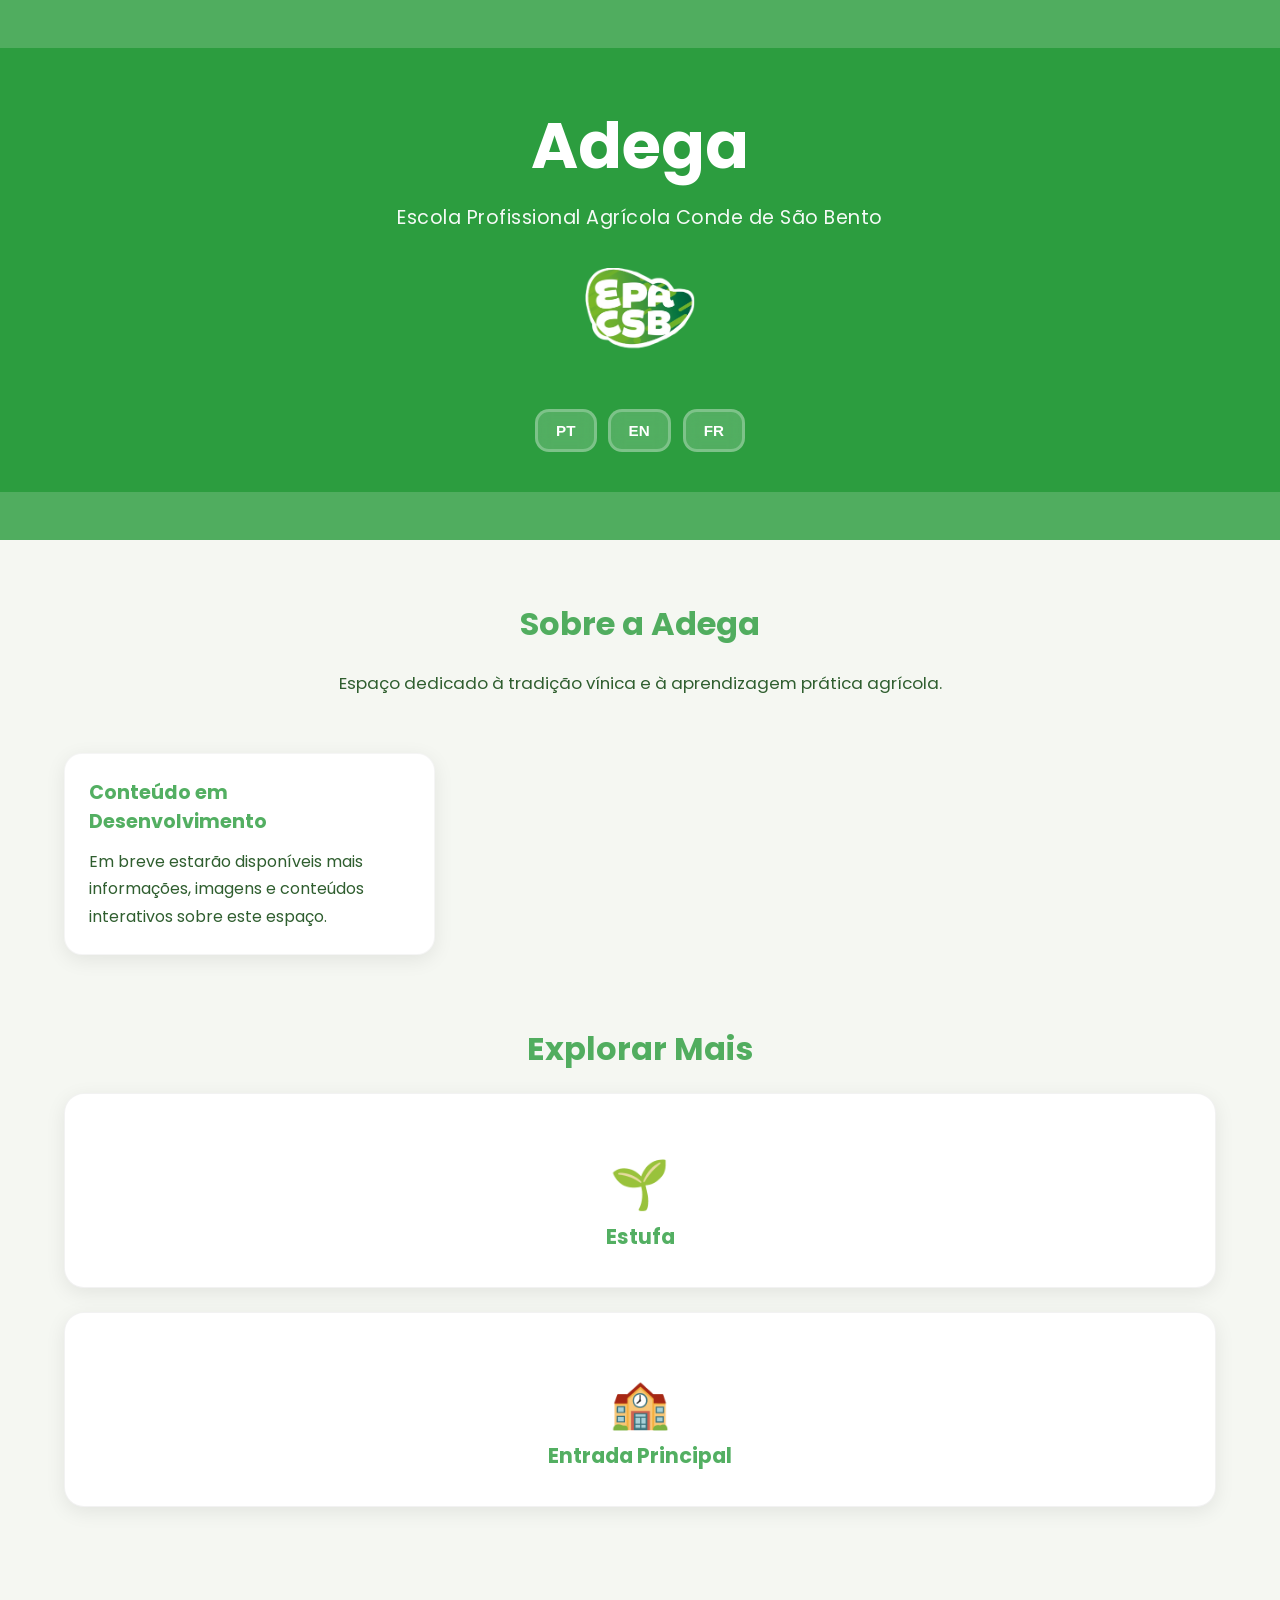
==== adega.html @ 955a714f "Add files via upload" ====
<!DOCTYPE html>
<html lang="pt">

<head>

    <meta charset="UTF-8">

    <meta name="viewport" content="width=device-width, initial-scale=1.0">

    <title>Adega - EPACSB</title>

    <link rel="stylesheet" href="style.css">

    <link href="https://fonts.googleapis.com/css2?family=Poppins:wght@300;400;500;600;700&display=swap" rel="stylesheet">

</head>

<body>

<!-- HERO -->

<header class="hero">

    <div class="overlay">

        <h1 data-key="heroTitle">
            Adega
        </h1>

        <p data-key="heroSubtitle">
            Escola Profissional Agrícola Conde de São Bento
        </p>

        <img src="img/logo_escola.png" alt="Logo" class="logo">

        <!-- LANGUAGES -->

        <div class="language-switcher">

            <button onclick="changeLanguage('pt')">
                PT
            </button>

            <button onclick="changeLanguage('en')">
                EN
            </button>

            <button onclick="changeLanguage('fr')">
                FR
            </button>

        </div>

    </div>

</header>

<!-- MAIN -->

<main class="container">

    <!-- INTRO -->

    <section class="info-section">

        <h2 data-key="introTitle">
            Sobre a Adega
        </h2>

        <p data-key="introText">
            Espaço dedicado à tradição vínica e à aprendizagem prática agrícola.
        </p>

    </section>

    <!-- PLACEHOLDER -->

    <section class="info-cards">

        <div class="card">

            <h3 data-key="devTitle">
                Conteúdo em Desenvolvimento
            </h3>

            <p data-key="devText">
                Em breve estarão disponíveis mais informações, imagens e conteúdos interativos sobre este espaço.
            </p>

        </div>

    </section>

    <!-- NAVEGAÇÃO -->

    <section class="campus-section">

        <h2 data-key="exploreTitle">
            Explorar Mais
        </h2>

        <div class="campus-grid">

            <a href="estufa.html" class="campus-card">

                <div class="campus-icon">
                    🌱
                </div>

                <div class="campus-content">

                    <h3 data-key="greenhouseTitle">
                        Estufa
                    </h3>

                </div>

            </a>

            <a href="index.html" class="campus-card">

                <div class="campus-icon">
                    🏫
                </div>

                <div class="campus-content">

                    <h3 data-key="homeTitle">
                        Entrada Principal
                    </h3>

                </div>

            </a>

        </div>

    </section>

</main>

<!-- SCRIPTS -->

<script src="https://cdn.jsdelivr.net/npm/swiper@11/swiper-bundle.min.js"></script>

<script src="script.js"></script>

</body>

</html>
---- style.css ----
:root{
    --main-green: rgba(34, 153, 54, 0.781);
}
*{
    margin:0;
    padding:0;
    box-sizing:border-box;
}

html{
    scroll-behavior:smooth;
}


body{
    font-family:'Poppins', sans-serif;
    background:#f5f7f2;
    color:#1e1e1e;
    font-size:16px;
    overflow-x:hidden;
    margin: 0;
    padding: 0;
}

/* LOGO*/
.logo{
    width:110px;
    margin-top:18px;
    object-fit:contain;
}

/* HERO */

.hero{

    background:rgba(34, 153, 54, 0.781);

    display:flex;
    align-items:center;
    justify-content:center;
}

.overlay{

    width:100%;
    background:rgba(34, 153, 54, 0.781);
    display:flex;
    flex-direction:column;
    align-items:center;
    justify-content:center;
    text-align:center;
    padding:60px 20px 40px;
    gap:18px;
    color:white;
}

.overlay h1{

    font-size:2rem;
    line-height:1.2;
    max-width:700px;
    font-weight:700;
    margin:0;
}

.overlay p{
    font-size:1rem;
    font-weight:400;
    opacity:0.95;
    letter-spacing:0.5px;
}

/* MAIN */

.container{
    width:90%;
    max-width:1200px;
    margin:auto;
    padding:40px 0;
}

section{
    margin-bottom:55px;
}

h2{
    color:rgba(34, 153, 54, 0.781);
    margin-bottom:20px;
    font-size:1.7rem;
    text-align:center;
}

/* INFO TEXT */

.info-section p{
    line-height:1.8;
    font-size:1.05rem;
    color:#2f5e2f;
    text-align:center;
}

/* GALLERY / SWIPER */

.swiper{
    width:100%;
    padding-bottom:50px;
}

.swiper-slide{
    display:flex;
    justify-content:center;
    align-items:center;
}

.swiper-slide img{
    width:100%;
    aspect-ratio:16/9;

    object-fit:cover;

    border-radius:18px;

    box-shadow:0 5px 20px rgba(0,0,0,0.12);
}

/* SETAS */

.swiper-button-next,
.swiper-button-prev{

    color:white !important;

    background:rgba(0,0,0,0.45);

    width:45px !important;
    height:45px !important;

    border-radius:50%;

    transition:0.3s;
}

.swiper-button-next:hover,
.swiper-button-prev:hover{
    background:rgba(0,0,0,0.65);
}

/* TAMANHO DOS ÍCONES */

.swiper-button-next::after,
.swiper-button-prev::after{
    font-size:18px !important;
    font-weight:bold;
}

/* PAGINATION */

.swiper-pagination-bullet{
    background:#999;
    opacity:1;
}

.swiper-pagination-bullet-active{
    background:#2f5e2f;
}

/* VIDEO */

.video-container{
    position:relative;
    width:100%;
    padding-bottom:56.25%;

    overflow:hidden;

    border-radius:18px;

    box-shadow:0 5px 20px rgba(0,0,0,0.12);
}

.video-container iframe{
    position:absolute;
    top:0;
    left:0;

    width:100%;
    height:100%;
}

/* CARDS */

.info-cards{
    display:flex;
    flex-direction:column;
    gap:20px;
    
}

.card{
    background:white;
    height:100%;
    padding:24px;
    border-radius:18px;
    box-shadow:0 5px 20px rgba(0,0,0,0.08);
    transition:0.3s;
}

.card:hover{
    transform:translateY(-4px);
}

.card h3{
    color:rgba(34, 153, 54, 0.781);
    margin-bottom:12px;
    font-size:1.2rem;
}

.card p{
    line-height:1.7;
    color:#2f5e2f;
}

/* TABLETS */

@media(min-width:768px){

    .hero{
        height:60vh;
    }

    .overlay h1{
        font-size:4rem;
    }

    .overlay p{
        font-size:1.2rem;
    }

    .container{
        padding:60px 0;
    }

    h2{
        font-size:2rem;
    }

    .swiper-slide img{
        height:420px;
    }

    .info-cards{
        display:grid;
        grid-template-columns:repeat(3,1fr);
    }

}

/* DESKTOP */

@media(min-width:1100px){

    .swiper-slide img{
        height:500px;
    }

}
.swiper-pagination-bullet-active{
    background:#ffffff !important;
    outline: #1e1e1e solid 1px !important;
}
.card,
.swiper-slide img,
.video-container{
    border:1px solid rgba(0,0,0,0.04);
}

.language-switcher{

    display:flex;
    gap:12px;

    margin-top:40px;
}

.language-switcher button{

    background:rgba(255,255,255,0.18);
    color:white;
    border:3px solid rgba(255,255,255,0.25);
    backdrop-filter:blur(8px);
    padding:10px 18px;
    border-radius:14px;
    font-weight:600;
    font-size:0.95rem;
    cursor:pointer;
    transition:0.3s ease;
    min-width:58px;
}

.language-switcher button:hover{

    background:white;

    color:#81a181;

    transform:translateY(-2px);
}

/* ESPAÇOS DA ESCOLA CSS */
.campus-icon{

    font-size:3rem;

    padding-top:30px;

    text-align:center;
}

/* CAMPUS */

.campus-section{

    margin-top:70px;
}

.campus-grid{

    display:grid;

    grid-template-columns:1fr;

    gap:24px;
}

.campus-card{

    background:white;

    border-radius:20px;

    text-decoration:none;

    box-shadow:0 5px 20px rgba(0,0,0,0.08);

    transition:0.3s ease;

    border:1px solid rgba(0,0,0,0.05);

    display:flex;

    flex-direction:column;

    align-items:center;

    text-align:center;

    padding:25px;
}

.campus-card:hover{

    transform:translateY(-5px);
}

.campus-content h3{

    color:var(--main-green);

    margin-bottom:10px;

    font-size:1.3rem;
}

.campus-content p{

    color:#2f5e2f;

    line-height:1.6;
}
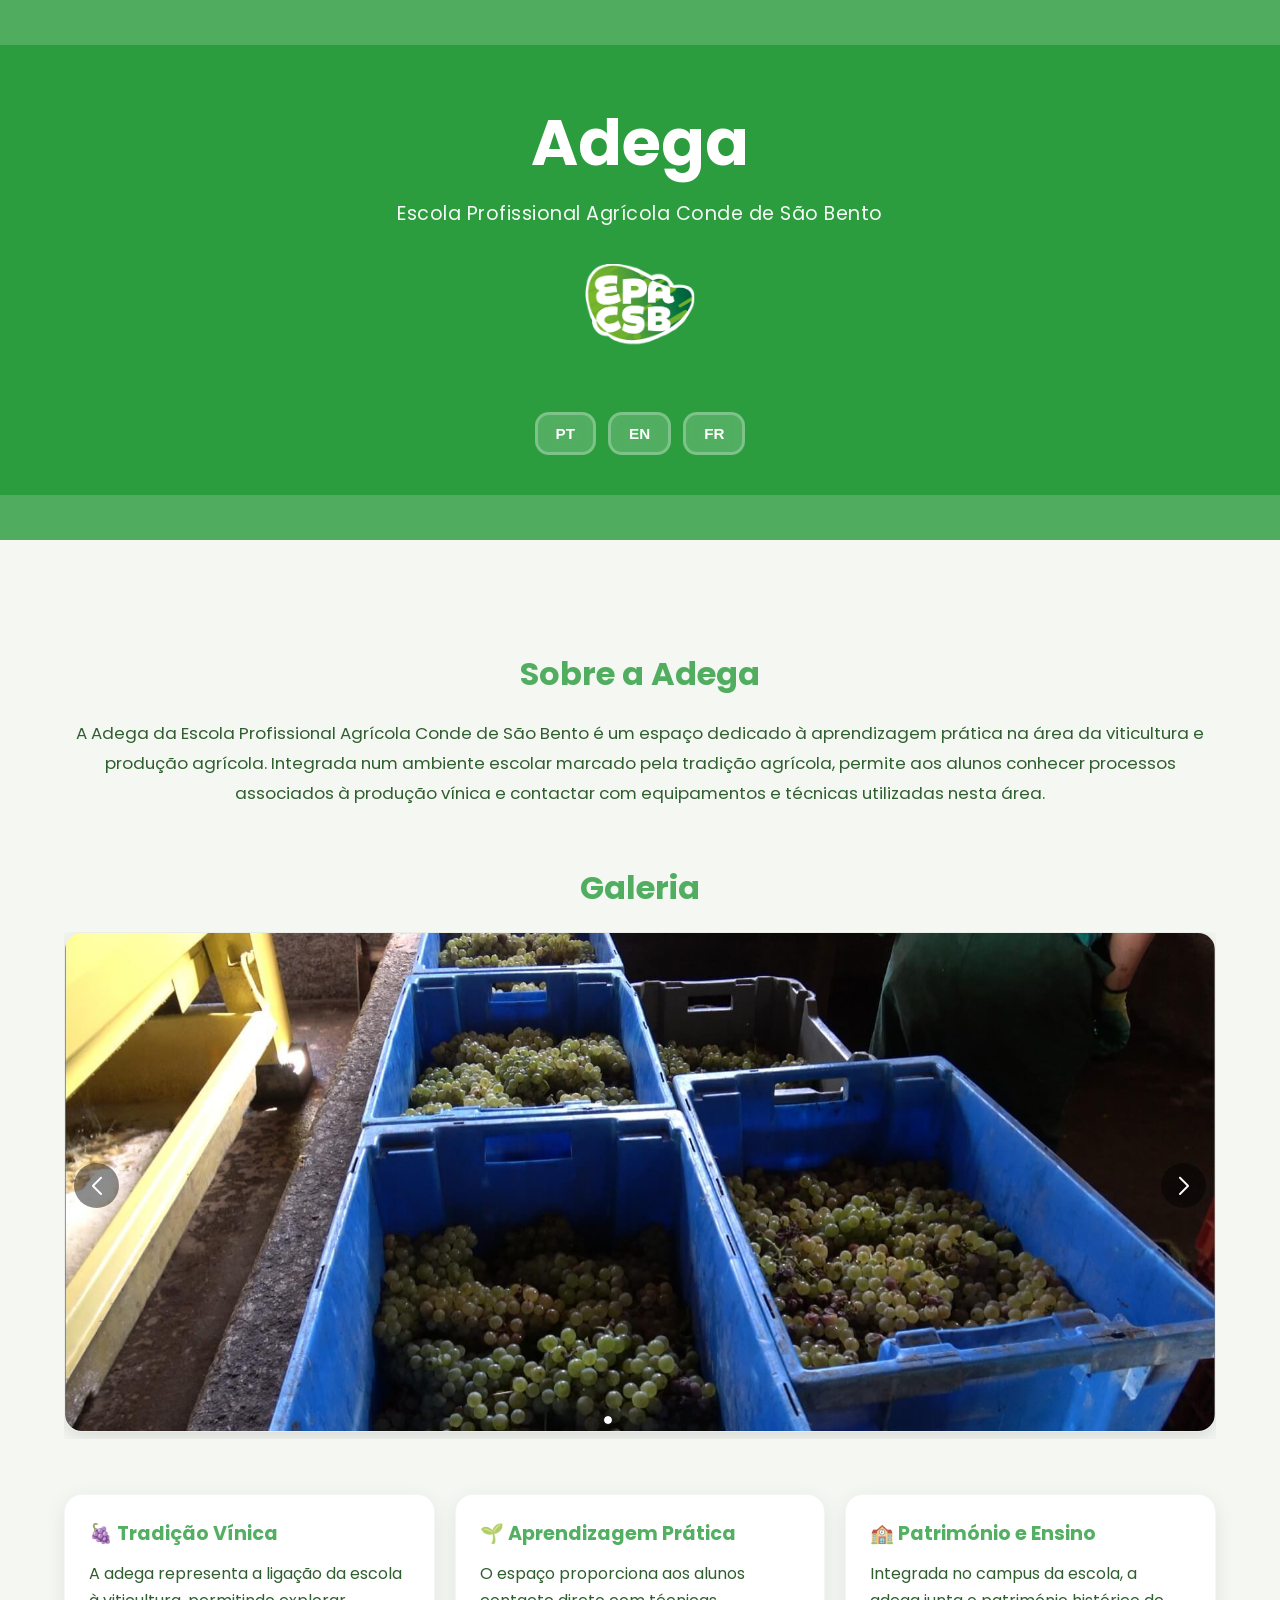
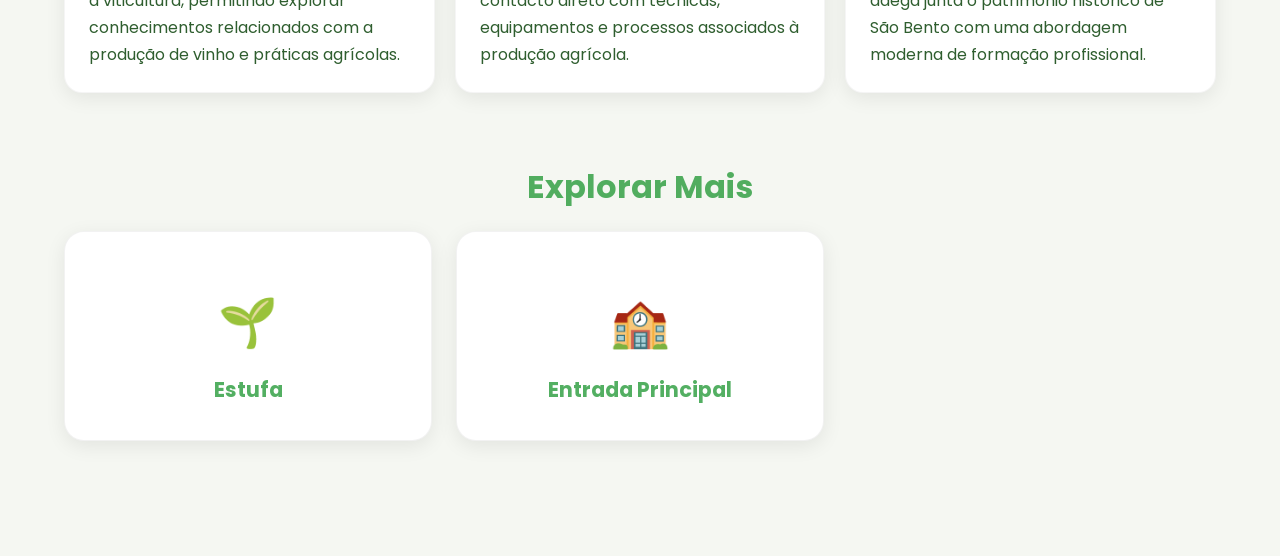
==== commit b8b14876: "Add files via upload" ====
--- a/adega.html
+++ b/adega.html
@@ -11,7 +11,9 @@
 
     <link rel="stylesheet" href="style.css">
 
-    <link href="https://fonts.googleapis.com/css2?family=Poppins:wght@300;400;500;600;700&display=swap" rel="stylesheet">
+<link rel="stylesheet" href="https://cdn.jsdelivr.net/npm/swiper@11/swiper-bundle.min.css">
+
+<link href="https://fonts.googleapis.com/css2?family=Poppins:wght@300;400;500;600;700&display=swap" rel="stylesheet">
 
 </head>
 
@@ -22,6 +24,7 @@
 <header class="hero">
 
     <div class="overlay">
+
 
         <h1 data-key="heroTitle">
             Adega
@@ -31,20 +34,28 @@
             Escola Profissional Agrícola Conde de São Bento
         </p>
 
-        <img src="img/logo_escola.png" alt="Logo" class="logo">
-
-        <!-- LANGUAGES -->
+
+        <a href="index.html">
+
+            <img src="img/logo_escola.png"
+                 alt="Logo EPACSB"
+                 class="logo">
+
+        </a>
 
         <div class="language-switcher">
+
 
             <button onclick="changeLanguage('pt')">
                 PT
             </button>
 
+
             <button onclick="changeLanguage('en')">
                 EN
             </button>
 
+
             <button onclick="changeLanguage('fr')">
                 FR
             </button>
@@ -55,96 +66,237 @@
 
 </header>
 
+
 <!-- MAIN -->
 
 <main class="container">
 
-    <!-- INTRO -->
-
-    <section class="info-section">
-
-        <h2 data-key="introTitle">
-            Sobre a Adega
-        </h2>
-
-        <p data-key="introText">
-            Espaço dedicado à tradição vínica e à aprendizagem prática agrícola.
+<!-- INTRO -->
+
+<section class="info-section">
+
+
+    <h2 data-key="adegaIntroTitle">
+        Sobre a Adega
+    </h2>
+
+
+    <p data-key="adegaIntroText">
+
+        A Adega da Escola Profissional Agrícola Conde de São Bento é um espaço dedicado à aprendizagem prática na área da viticultura e produção agrícola.
+
+        Integrada num ambiente escolar marcado pela tradição agrícola, permite aos alunos conhecer processos associados à produção vínica e contactar com equipamentos e técnicas utilizadas nesta área.
+
+    </p>
+
+</section>
+
+<!-- GALERIA -->
+
+<section class="gallery-section">
+
+<h2 data-key="galleryTitle">
+    Galeria
+</h2>
+
+
+<div class="swiper mySwiper">
+
+<div class="swiper-wrapper">
+
+
+<div class="swiper-slide">
+
+<img src="img/adega1.jpg" 
+     alt="Interior da Adega">
+
+</div>
+
+
+<div class="swiper-slide">
+
+<img src="img/adega3.jpg" 
+     alt="Equipamentos da Adega">
+
+</div>
+
+
+<div class="swiper-slide">
+
+<img src="img/adega2.jpg" 
+     alt="Produção vínica">
+
+</div>
+
+
+<div class="swiper-slide">
+
+<img src="img/adega5.jpg" 
+     alt="Espaço técnico da Adega">
+
+</div>
+
+
+<div class="swiper-slide">
+
+<img src="img/adega4.jpg" 
+     alt="Processo de produção">
+
+</div>
+
+
+</div>
+
+
+<div class="swiper-button-next"></div>
+
+<div class="swiper-button-prev"></div>
+
+<div class="swiper-pagination"></div>
+
+
+</div>
+
+</section>
+
+<!-- CARDS -->
+
+<section class="info-cards">
+
+
+
+    <div class="card">
+
+
+        <h3 data-key="wineTitle">
+            🍇 Tradição Vínica
+        </h3>
+
+        <p data-key="wineText">
+
+            A adega representa a ligação da escola à viticultura, permitindo explorar conhecimentos relacionados com a produção de vinho e práticas agrícolas.
+
         </p>
 
-    </section>
-
-    <!-- PLACEHOLDER -->
-
-    <section class="info-cards">
-
-        <div class="card">
-
-            <h3 data-key="devTitle">
-                Conteúdo em Desenvolvimento
-            </h3>
-
-            <p data-key="devText">
-                Em breve estarão disponíveis mais informações, imagens e conteúdos interativos sobre este espaço.
-            </p>
-
-        </div>
-
-    </section>
-
-    <!-- NAVEGAÇÃO -->
-
-    <section class="campus-section">
-
-        <h2 data-key="exploreTitle">
-            Explorar Mais
-        </h2>
-
-        <div class="campus-grid">
-
-            <a href="estufa.html" class="campus-card">
-
-                <div class="campus-icon">
-                    🌱
-                </div>
-
-                <div class="campus-content">
-
-                    <h3 data-key="greenhouseTitle">
-                        Estufa
-                    </h3>
-
-                </div>
-
-            </a>
-
-            <a href="index.html" class="campus-card">
-
-                <div class="campus-icon">
-                    🏫
-                </div>
-
-                <div class="campus-content">
-
-                    <h3 data-key="homeTitle">
-                        Entrada Principal
-                    </h3>
-
-                </div>
-
-            </a>
-
-        </div>
-
-    </section>
+    </div>
+
+    <div class="card">
+
+
+        <h3 data-key="learningTitle">
+            🌱 Aprendizagem Prática
+        </h3>
+
+        <p data-key="learningText">
+
+            O espaço proporciona aos alunos contacto direto com técnicas, equipamentos e processos associados à produção agrícola.
+
+        </p>
+
+    </div>
+
+
+    <div class="card">
+
+
+        <h3 data-key="heritageAdegaTitle">
+            🏫 Património e Ensino
+        </h3>
+
+
+        <p data-key="heritageAdegaText">
+
+            Integrada no campus da escola, a adega junta o património histórico de São Bento com uma abordagem moderna de formação profissional.
+
+        </p>
+
+    </div>
+
+</section>
+
+<!-- NAVEGAÇÃO -->
+
+<section class="campus-section">
+
+
+<h2 data-key="exploreTitle">
+    Explorar Mais
+</h2>
+
+<div class="campus-grid">
+
+<a href="estufa.html" class="campus-card">
+
+
+    <div class="campus-icon">
+        🌱
+    </div>
+
+    <div class="campus-content">
+
+
+        <h3 data-key="estufaTitle">
+            Estufa
+        </h3>
+
+    </div>
+
+</a>
+
+<a href="index.html" class="campus-card">
+
+
+    <div class="campus-icon">
+        🏫
+    </div>
+
+    <div class="campus-content">
+
+
+        <h3 data-key="homeTitle">
+            Entrada Principal
+        </h3>
+
+    </div>
+
+</a>
+
+</div>
+</section>
 
 </main>
 
-<!-- SCRIPTS -->
-
 <script src="https://cdn.jsdelivr.net/npm/swiper@11/swiper-bundle.min.js"></script>
 
+<script src="translations.js"></script>
+
 <script src="script.js"></script>
 
+
+<script>
+
+const swiper = new Swiper(".mySwiper", {
+
+loop:true,
+
+spaceBetween:20,
+
+centeredSlides:true,
+
+pagination:{
+el:".swiper-pagination",
+clickable:true,
+},
+
+navigation:{
+nextEl:".swiper-button-next",
+prevEl:".swiper-button-prev",
+},
+
+});
+
+</script>
+
 </body>
 
 </html>
--- a/style.css
+++ b/style.css
@@ -1,5 +1,5 @@
 :root{
-    --main-green: rgba(34, 153, 54, 0.781);
+    --main-green: #229936c7;
 }
 *{
     margin:0;
@@ -84,7 +84,8 @@
 }
 
 h2{
-    color:rgba(34, 153, 54, 0.781);
+    margin-top:50px;
+    color:#229936c7;
     margin-bottom:20px;
     font-size:1.7rem;
     text-align:center;
@@ -318,6 +319,8 @@
 
 /* CAMPUS */
 
+/* CAMPUS */
+
 .campus-section{
 
     margin-top:70px;
@@ -362,6 +365,13 @@
     transform:translateY(-5px);
 }
 
+.campus-icon{
+
+    font-size:3rem;
+
+    margin-bottom:15px;
+}
+
 .campus-content h3{
 
     color:var(--main-green);
@@ -378,3 +388,99 @@
     line-height:1.6;
 }
 
+/* TABLET */
+
+@media(min-width:768px){
+
+    .campus-grid{
+
+        grid-template-columns:repeat(2,1fr);
+    }
+
+}
+
+/* DESKTOP */
+
+@media(min-width:1100px){
+
+    .campus-grid{
+
+        grid-template-columns:repeat(3,1fr);
+    }
+
+}
+
+/* MAPA ESCOLA */
+
+.map-section{
+
+    margin-top:50px;
+
+    text-align:center;
+
+}
+
+
+.map-container{
+
+    width:100%;
+
+    background:white;
+
+    border-radius:20px;
+
+    overflow:hidden;
+
+    box-shadow:0 5px 20px rgba(0,0,0,0.12);
+
+}
+
+
+.map-container img{
+
+    width:100%;
+
+    height:auto;
+
+    display:block;
+
+}
+/* IMAGEM DOS ESPAÇOS */
+
+.image-container{
+
+    width:70%;
+
+    margin:30px auto;
+
+    overflow:hidden;
+
+    border-radius:20px;
+
+    background:white;
+
+    box-shadow:0 5px 20px rgba(0,0,0,0.12);
+
+}
+
+
+.image-container img{
+
+    width:100%;
+
+    height:auto;
+
+    display:block;
+
+}
+.capela-swiper {
+    width:100%;
+    height:500px;
+}
+
+.capela-swiper .swiper-slide img {
+    width:100%;
+    height:100%;
+    object-fit:cover;
+    border-radius:20px;
+}
